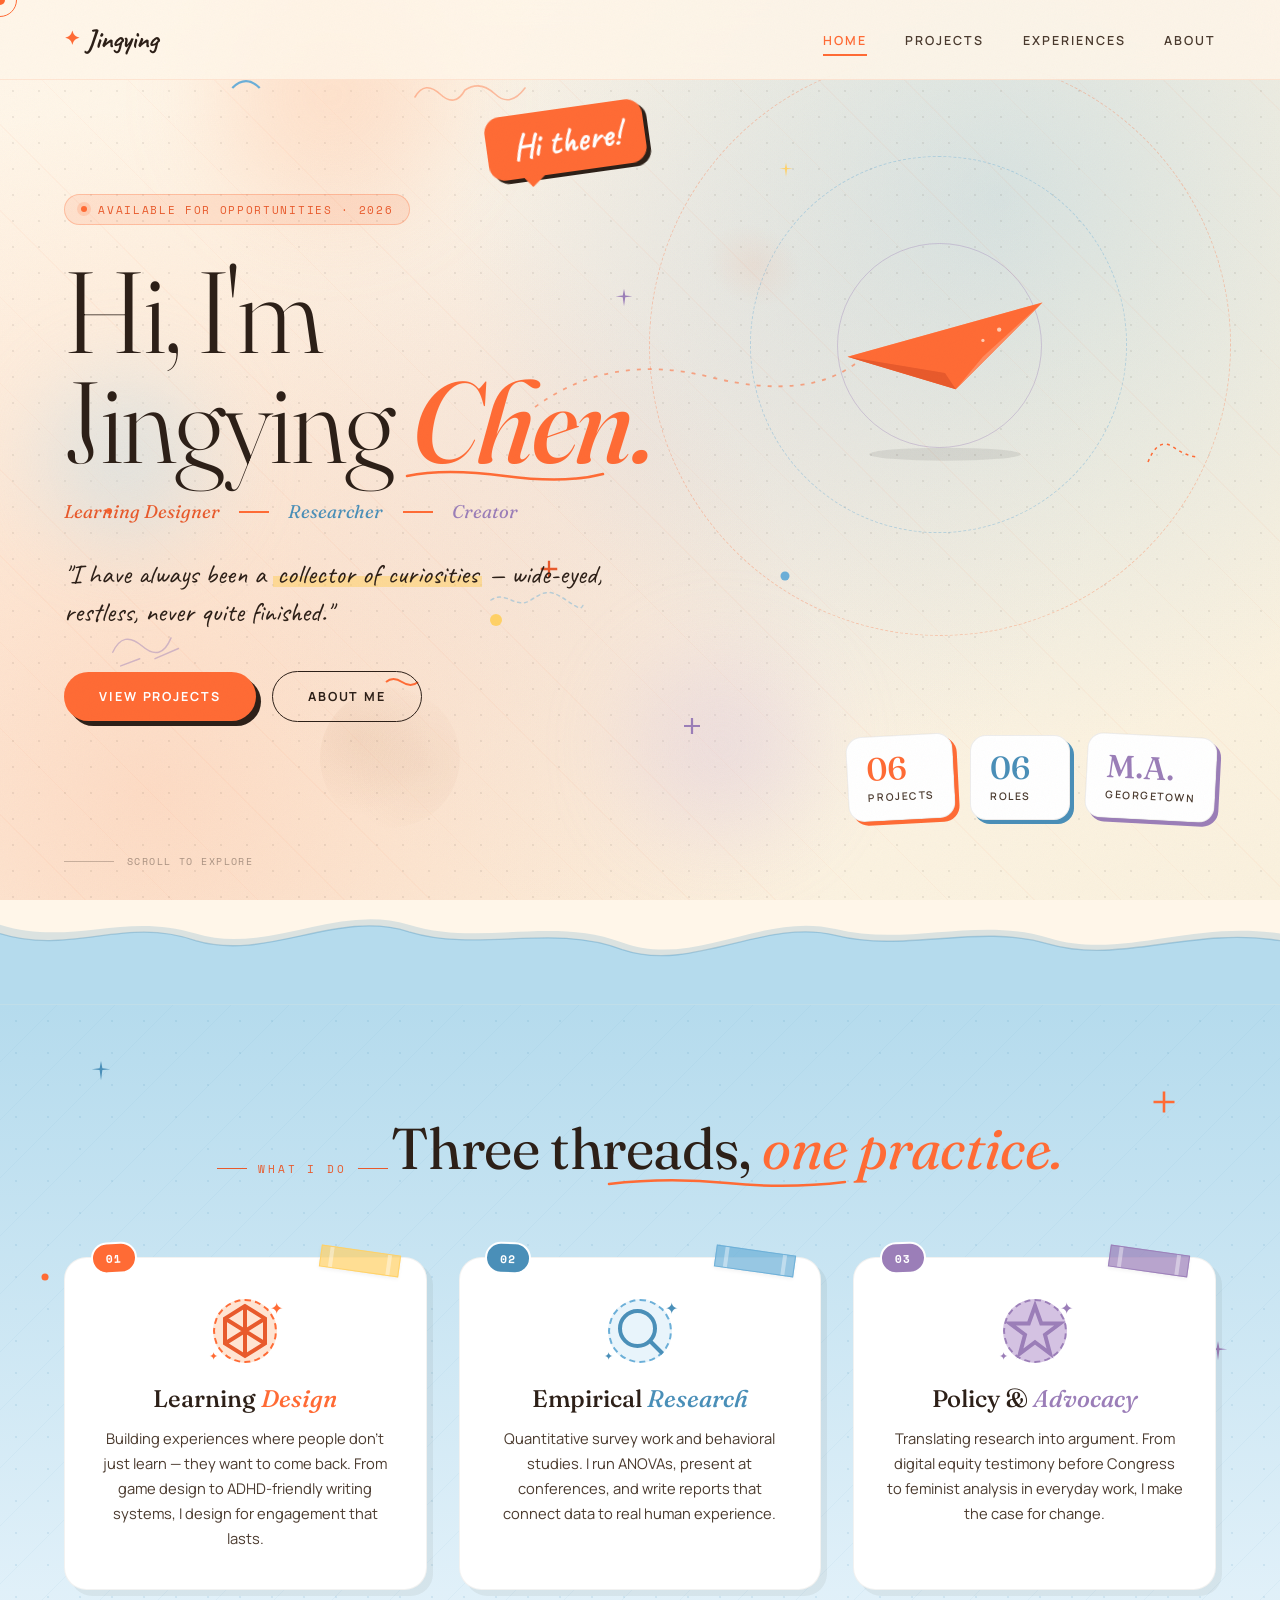
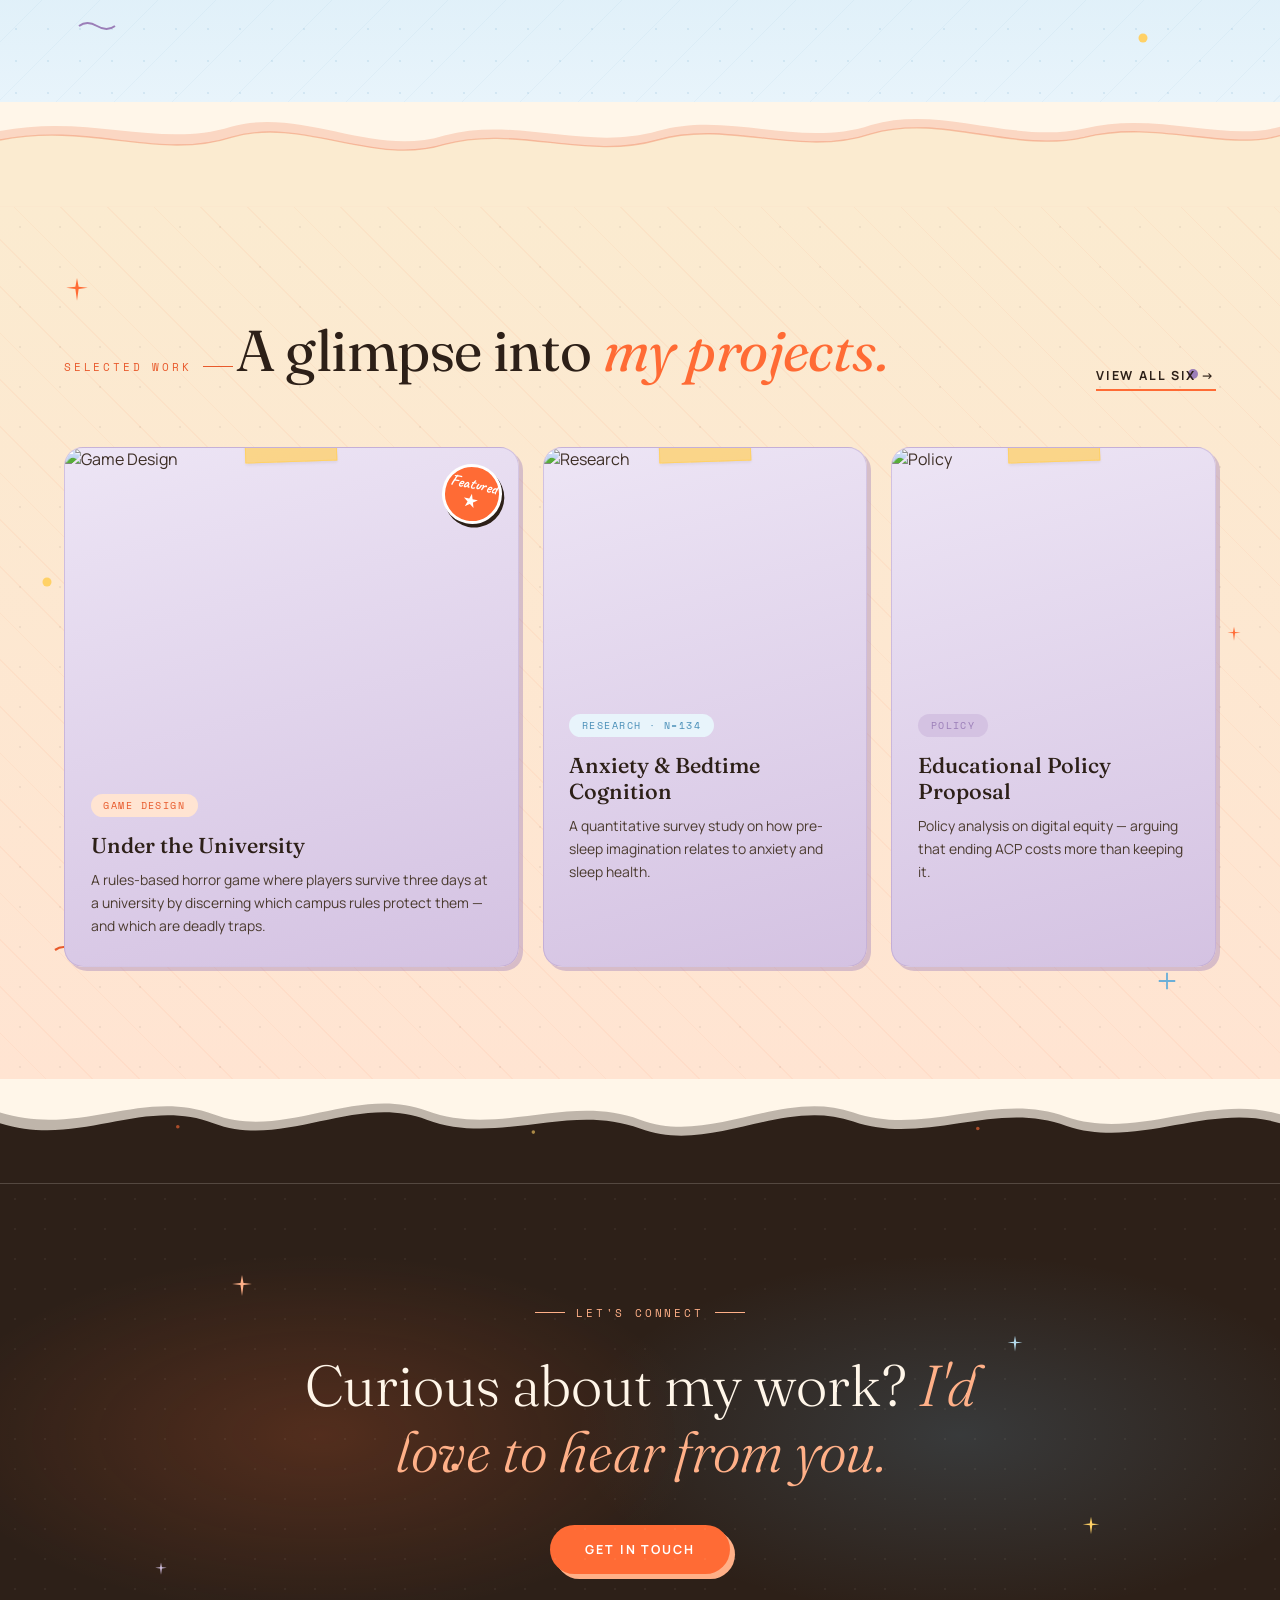
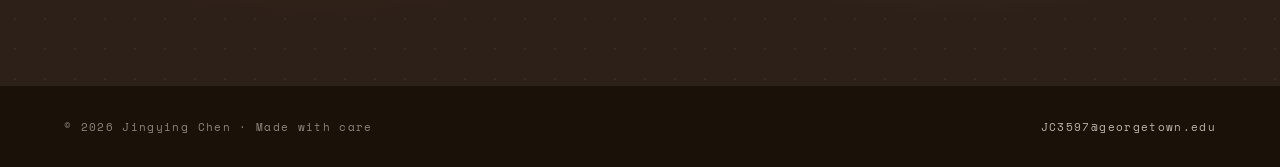
==== index.html @ 81b82e79 "Add files via upload" ====
<!DOCTYPE html>
<html lang="en">
<head>
<meta charset="UTF-8">
<meta name="viewport" content="width=device-width, initial-scale=1.0">
<title>Jingying Chen — Portfolio</title>
<link rel="preconnect" href="https://fonts.googleapis.com">
<link rel="preconnect" href="https://fonts.gstatic.com" crossorigin>
<link href="https://fonts.googleapis.com/css2?family=Fraunces:ital,opsz,wght@0,9..144,300;0,9..144,500;0,9..144,700;1,9..144,300;1,9..144,500&family=Manrope:wght@300;400;500;600;700&family=Caveat:wght@400;600;700&family=Space+Mono&display=swap" rel="stylesheet">
<link rel="stylesheet" href="styles.css">
<style>
/* ═══ HOME PAGE STYLES ═══ */

.hero {
  position: relative;
  min-height: 100vh;
  padding: 8rem 4rem 7rem;
  display: flex; align-items: center;
  background:
    radial-gradient(circle at 78% 22%, rgba(107,175,216,0.25) 0%, transparent 45%),
    radial-gradient(circle at 12% 88%, rgba(255,107,53,0.18) 0%, transparent 50%),
    radial-gradient(circle at 50% 50%, rgba(155,126,184,0.08) 0%, transparent 60%),
    linear-gradient(135deg, var(--cream) 0%, var(--paper) 100%);
  overflow: hidden;
}
/* layer 1: dot grid */
.hero::before {
  content: ''; position: absolute; inset: 0;
  background-image: radial-gradient(circle, rgba(45,32,24,0.08) 1.2px, transparent 1.2px);
  background-size: 26px 26px;
  pointer-events: none;
}
/* layer 2: grid paper notebook lines */
.hero::after {
  content: ''; position: absolute; inset: 0;
  background-image:
    linear-gradient(0deg, transparent 49.7%, rgba(74,143,184,0.06) 49.85%, rgba(74,143,184,0.06) 50.15%, transparent 50.3%),
    linear-gradient(90deg, transparent 49.7%, rgba(74,143,184,0.06) 49.85%, rgba(74,143,184,0.06) 50.15%, transparent 50.3%),
    repeating-linear-gradient(45deg, transparent 0, transparent 60px, rgba(255,107,53,0.04) 60px, rgba(255,107,53,0.04) 61px);
  background-size: 80px 80px, 80px 80px, auto auto;
  pointer-events: none;
}

/* extra bg layer: coffee stain + handdrawn scribbles + color blobs */
.hero-bg-extras {
  position: absolute;
  inset: 0;
  pointer-events: none;
  z-index: 1;
}
/* coffee stain bottom right */
.coffee-stain-1 {
  position: absolute;
  bottom: 8%; left: 25%;
  width: 140px; height: 140px;
  background:
    radial-gradient(circle at 30% 30%, rgba(155,89,40,0.08) 0%, transparent 55%),
    radial-gradient(circle at 70% 60%, rgba(155,89,40,0.06) 0%, transparent 60%);
  border-radius: 50%;
  transform: rotate(-15deg);
}
.coffee-stain-2 {
  position: absolute;
  top: 25%; left: 55%;
  width: 100px; height: 80px;
  background: radial-gradient(ellipse, rgba(255,107,53,0.07) 0%, transparent 70%);
  border-radius: 50%;
  transform: rotate(25deg);
}
/* hand-drawn scribble curves */
.scribble {
  position: absolute;
  pointer-events: none;
}
.scribble-1 { top: 8%; left: 32%; }
.scribble-2 { bottom: 25%; left: 8%; transform: rotate(-12deg); }
.scribble-3 { top: 65%; left: 38%; }

/* color blobs (large soft circles in pastels) */
.blob {
  position: absolute;
  border-radius: 50%;
  filter: blur(40px);
  opacity: .35;
  pointer-events: none;
}
.blob-1 {
  top: -5%; left: 15%;
  width: 280px; height: 280px;
  background: radial-gradient(circle, var(--orange-light), transparent);
}
.blob-2 {
  bottom: 5%; right: 35%;
  width: 220px; height: 220px;
  background: radial-gradient(circle, var(--purple-light), transparent);
  opacity: .4;
}
.blob-3 {
  top: 40%; left: 2%;
  width: 200px; height: 200px;
  background: radial-gradient(circle, var(--sky-light), transparent);
  opacity: .5;
}

.hero-rings {
  position: absolute;
  width: 580px; height: 580px;
  top: 6%; right: 4%;
  pointer-events: none;
}
.hero-rings::before, .hero-rings::after, .hero-rings .ring-mid {
  content: ''; position: absolute;
  border-radius: 50%;
  top: 50%; left: 50%;
}
.hero-rings::before {
  width: 100%; height: 100%;
  border: 1.5px dashed rgba(255,107,53,.3);
  margin-top: -50%; margin-left: -50%;
  animation: spin 80s linear infinite;
}
.hero-rings .ring-mid {
  width: 65%; height: 65%;
  border: 1.5px dashed rgba(107,175,216,.4);
  margin-top: -32.5%; margin-left: -32.5%;
  animation: spinReverse 50s linear infinite;
}
.hero-rings::after {
  width: 35%; height: 35%;
  border: 1.5px solid rgba(155,126,184,.35);
  margin-top: -17.5%; margin-left: -17.5%;
  animation: spin 30s linear infinite;
}

.plane-wrap {
  position: absolute;
  right: 16%; top: 30%;
  width: 260px;
  z-index: 3;
  animation: planeFloat 5s ease-in-out infinite;
}
@keyframes planeFloat {
  0%,100% { transform: translateY(0) rotate(-4deg); }
  50% { transform: translateY(-22px) rotate(2deg); }
}
.plane-trail {
  position: absolute;
  top: 38%; right: 32%;
  width: 340px; height: 80px;
  pointer-events: none;
  z-index: 2;
}

.hero-content { position: relative; z-index: 4; max-width: 780px; }

.hero-eyebrow {
  display: inline-flex; align-items: center; gap: .7rem;
  padding: .4rem 1rem;
  background: rgba(255,107,53,0.12);
  border: 1px solid rgba(255,107,53,0.3);
  border-radius: 2rem;
  margin-bottom: 2rem;
  animation: fadeUp .8s ease both;
}
.hero-eyebrow-dot {
  width: 6px; height: 6px; border-radius: 50%;
  background: var(--orange);
  box-shadow: 0 0 0 4px rgba(255,107,53,.18);
  animation: pulse 2s ease-in-out infinite;
}
@keyframes pulse {
  0%,100% { box-shadow: 0 0 0 4px rgba(255,107,53,.18); }
  50% { box-shadow: 0 0 0 8px rgba(255,107,53,0); }
}
.hero-eyebrow-text {
  font-family: 'Space Mono', monospace;
  font-size: .7rem; letter-spacing: .15em;
  text-transform: uppercase;
  color: var(--orange-deep);
}

.hero-title {
  font-family: 'Fraunces', serif;
  font-size: clamp(4rem, 9vw, 8.5rem);
  line-height: .95;
  font-weight: 300;
  letter-spacing: -.02em;
  color: var(--ink);
  margin-bottom: .5rem;
  animation: fadeUp 1s ease .1s both;
  position: relative;
}
.hero-title .accent-wrap { position: relative; display: inline-block; }
.hero-title .accent {
  font-style: italic;
  color: var(--orange);
  font-weight: 500;
}
.hero-title .accent-underline {
  position: absolute;
  left: -5px; right: -5px;
  bottom: -8px;
  height: 18px;
}

.hero-tagline {
  display: flex; align-items: center; gap: 1.2rem; flex-wrap: wrap;
  margin-bottom: 2rem; margin-top: 1.5rem;
  animation: fadeUp 1.05s ease .2s both;
}
.hero-tagline-text {
  font-family: 'Fraunces', serif;
  font-size: 1.15rem;
  font-style: italic;
}
.hero-tagline-text:nth-child(1) { color: var(--orange-deep); }
.hero-tagline-text:nth-child(3) { color: var(--sky-deep); }
.hero-tagline-text:nth-child(5) { color: var(--purple); }
.hero-tagline-divider { width: 30px; height: 1.5px; background: var(--orange); }

.hero-quote-wrap {
  position: relative;
  display: inline-block;
  margin-bottom: 2.5rem;
  max-width: 580px;
  animation: fadeUp 1.1s ease .3s both;
}
.hero-quote {
  font-family: 'Caveat', cursive;
  font-size: 1.7rem;
  color: var(--ink);
  line-height: 1.4;
  position: relative;
  z-index: 2;
}
.hero-quote-highlight {
  background: linear-gradient(180deg, transparent 55%, rgba(255,209,102,0.55) 55%, rgba(255,209,102,0.55) 88%, transparent 88%);
  padding: 0 4px;
}

.hero-ctas {
  display: flex; gap: 1rem; flex-wrap: wrap; align-items: center;
  animation: fadeUp 1.2s ease .4s both;
}

@keyframes fadeUp {
  from { opacity: 0; transform: translateY(28px); }
  to { opacity: 1; transform: translateY(0); }
}

.hi-sticker {
  position: absolute;
  top: 12%; left: 38%;
  background: var(--orange);
  color: white;
  font-family: 'Caveat', cursive;
  font-size: 2.2rem; font-weight: 700;
  padding: .6rem 1.6rem;
  border-radius: 1rem;
  transform: rotate(-8deg);
  z-index: 4;
  box-shadow: 4px 4px 0 var(--ink);
  animation: stickerWobble 3s ease-in-out infinite;
}
.hi-sticker::after {
  content: '';
  position: absolute; bottom: -10px; left: 30px;
  width: 0; height: 0;
  border-left: 12px solid transparent;
  border-right: 12px solid transparent;
  border-top: 12px solid var(--orange);
  transform: rotate(8deg);
}
@keyframes stickerWobble {
  0%,100% { transform: rotate(-8deg); }
  50% { transform: rotate(-4deg) scale(1.04); }
}

.hero-stats {
  position: absolute;
  bottom: 5rem; right: 4rem;
  z-index: 4;
  display: flex; gap: 1rem;
  animation: fadeUp 1.4s ease .6s both;
}
.stat-card {
  background: white;
  border-radius: 1rem;
  padding: 1rem 1.2rem;
  border: 1.5px solid rgba(45,32,24,0.08);
  min-width: 100px;
  position: relative;
}
.stat-card.s1 { transform: rotate(-3deg); box-shadow: 4px 4px 0 var(--orange); }
.stat-card.s2 { box-shadow: 4px 4px 0 var(--sky-deep); }
.stat-card.s3 { transform: rotate(3deg); box-shadow: 4px 4px 0 var(--purple); }
.stat-num {
  font-family: 'Fraunces', serif;
  font-size: 2rem; font-weight: 500;
  color: var(--orange);
  line-height: 1;
}
.stat-card.s2 .stat-num { color: var(--sky-deep); }
.stat-card.s3 .stat-num { color: var(--purple); }
.stat-label {
  font-size: .65rem; letter-spacing: .15em;
  text-transform: uppercase;
  color: var(--ink-soft);
  margin-top: .3rem; font-weight: 600;
}

.scroll-ind {
  position: absolute;
  bottom: 2rem; left: 4rem;
  z-index: 3;
  display: flex; align-items: center; gap: .8rem;
  animation: fadeUp 1.4s ease .8s both;
}
.scroll-line {
  width: 50px; height: 1px;
  background: rgba(45,32,24,0.25);
  position: relative; overflow: hidden;
}
.scroll-line::after {
  content: ''; position: absolute;
  top: 0; left: -50px;
  width: 50px; height: 1px;
  background: var(--orange);
  animation: scrollLine 2s ease-in-out infinite;
}
@keyframes scrollLine {
  0% { left: -50px; }
  100% { left: 50px; }
}
.scroll-text {
  font-family: 'Space Mono', monospace;
  font-size: .6rem; letter-spacing: .15em;
  color: rgba(45,32,24,0.4);
  text-transform: uppercase;
}

/* PILLARS SECTION */
.pillars {
  background: linear-gradient(180deg, var(--sky-light) 0%, var(--sky-pale) 100%);
  padding: 7rem 4rem;
  position: relative;
  overflow: hidden;
}
.pillars::before {
  content: ''; position: absolute; inset: 0;
  background-image: radial-gradient(circle, rgba(74,143,184,0.13) 1.2px, transparent 1.2px);
  background-size: 32px 32px;
  pointer-events: none;
}
.pillars::after {
  content: ''; position: absolute; inset: 0;
  background-image: repeating-linear-gradient(135deg, transparent 0, transparent 40px, rgba(74,143,184,0.06) 40px, rgba(74,143,184,0.06) 41px);
  pointer-events: none;
}

.section-head {
  text-align: center;
  margin-bottom: 4rem;
  position: relative; z-index: 2;
}

.pillar-grid {
  display: grid;
  grid-template-columns: repeat(3, 1fr);
  gap: 2rem;
  max-width: 1200px;
  margin: 0 auto;
  position: relative; z-index: 2;
}

.pillar {
  background: white;
  border-radius: 1.4rem;
  padding: 2.6rem 2rem 2.4rem;
  text-align: center;
  border: 1.5px solid rgba(45,32,24,0.06);
  box-shadow: 6px 6px 0 rgba(45,32,24,0.06);
  transition: transform .3s, box-shadow .3s;
  position: relative;
}
.pillar:nth-child(1):hover { transform: translate(-4px,-4px); box-shadow: 10px 10px 0 var(--orange); }
.pillar:nth-child(2):hover { transform: translate(-4px,-4px); box-shadow: 10px 10px 0 var(--sky-deep); }
.pillar:nth-child(3):hover { transform: translate(-4px,-4px); box-shadow: 10px 10px 0 var(--purple); }

.pillar-num {
  position: absolute;
  top: -16px; left: 1.6rem;
  background: var(--orange);
  color: white;
  font-family: 'Space Mono', monospace;
  font-size: .7rem; font-weight: 700;
  letter-spacing: .12em;
  padding: .35rem .8rem;
  border-radius: 999px;
  transform: rotate(-3deg);
  border: 2px solid white;
}
.pillar:nth-child(2) .pillar-num { background: var(--sky-deep); transform: rotate(2deg); }
.pillar:nth-child(3) .pillar-num { background: var(--purple); transform: rotate(-2deg); }

.pillar .tape {
  top: -8px; right: 1.6rem;
  transform: rotate(8deg);
}

.pillar-icon {
  width: 64px; height: 64px;
  margin: 0 auto 1.3rem;
  background: var(--orange-pale);
  border-radius: 50%;
  display: flex; align-items: center; justify-content: center;
  border: 2px dashed var(--orange);
  position: relative;
}
.pillar:nth-child(2) .pillar-icon {
  background: var(--sky-pale); border-color: var(--sky);
}
.pillar:nth-child(3) .pillar-icon {
  background: var(--purple-light); border-color: var(--purple);
}
.pillar-icon::before, .pillar-icon::after {
  content: '✦';
  position: absolute;
  font-size: 1rem;
  color: var(--orange);
  animation: twinkle 2.5s ease-in-out infinite;
}
.pillar-icon::before { top: -4px; right: -8px; }
.pillar-icon::after { bottom: -2px; left: -6px; font-size: .7rem; animation-delay: 1s; }
.pillar:nth-child(2) .pillar-icon::before, .pillar:nth-child(2) .pillar-icon::after { color: var(--sky-deep); }
.pillar:nth-child(3) .pillar-icon::before, .pillar:nth-child(3) .pillar-icon::after { color: var(--purple); }

.pillar-title {
  font-family: 'Fraunces', serif;
  font-size: 1.5rem; font-weight: 500;
  margin-bottom: .8rem; color: var(--ink);
}
.pillar-title em { font-style: italic; color: var(--orange); }
.pillar:nth-child(2) .pillar-title em { color: var(--sky-deep); }
.pillar:nth-child(3) .pillar-title em { color: var(--purple); }

.pillar-text {
  font-size: .92rem; line-height: 1.7;
  color: var(--ink-soft);
}

/* FEATURED SECTION */
.featured {
  background: linear-gradient(180deg, var(--cream-warm) 0%, var(--orange-pale) 100%);
  padding: 7rem 4rem;
  position: relative;
  overflow: hidden;
}
.featured::before {
  content: ''; position: absolute; inset: 0;
  background-image: repeating-linear-gradient(45deg, transparent, transparent 32px, rgba(255,107,53,0.06) 32px, rgba(255,107,53,0.06) 33px);
  pointer-events: none;
}
.featured::after {
  content: ''; position: absolute; inset: 0;
  background-image: radial-gradient(circle, rgba(45,32,24,0.06) 1px, transparent 1px);
  background-size: 40px 40px;
  pointer-events: none;
}

.featured-head {
  display: flex; justify-content: space-between; align-items: flex-end;
  margin-bottom: 3.5rem;
  flex-wrap: wrap; gap: 1rem;
  max-width: 1280px;
  margin-left: auto; margin-right: auto;
  position: relative; z-index: 2;
}
.featured-head .section-label::before { display: none; }
.featured-head .section-label { justify-content: flex-start; }
.featured-head .section-title { text-align: left; }

.see-all {
  font-size: .78rem; font-weight: 700;
  letter-spacing: .15em; text-transform: uppercase;
  color: var(--ink); text-decoration: none;
  border-bottom: 2px solid var(--orange);
  padding-bottom: .3rem;
  transition: color .25s;
}
.see-all:hover { color: var(--orange); }
.see-all::after { content: ' →'; }

.feat-grid {
  display: grid;
  grid-template-columns: 1.4fr 1fr 1fr;
  gap: 1.5rem;
  max-width: 1280px;
  margin: 0 auto;
  position: relative; z-index: 2;
}

.feat-card {
  background: linear-gradient(165deg, #EDE5F5 0%, #D4C2E2 100%);
  border-radius: 1.2rem;
  overflow: hidden;
  text-decoration: none;
  color: inherit;
  border: 1.5px solid rgba(155,126,184,0.3);
  transition: transform .3s, box-shadow .3s;
  display: flex; flex-direction: column;
  box-shadow: 4px 4px 0 rgba(155,126,184,0.4);
  position: relative;
}
.feat-card:hover {
  transform: translate(-3px,-3px);
  box-shadow: 8px 8px 0 var(--purple);
}

.feat-card::before {
  content: '';
  position: absolute;
  top: -8px; left: 50%;
  transform: translateX(-50%) rotate(-2deg);
  width: 90px; height: 20px;
  background: rgba(255,209,102,0.75);
  border: 1px solid rgba(255,209,102,0.95);
  box-shadow: 0 2px 3px rgba(0,0,0,0.06);
  z-index: 5;
}

.feat-img {
  width: 100%; height: 240px;
  object-fit: cover; display: block;
}
.feat-card.large .feat-img { height: 320px; }

.feat-body {
  padding: 1.6rem 1.6rem 1.8rem;
  flex: 1;
  display: flex; flex-direction: column;
}

.feat-tag {
  display: inline-block;
  font-family: 'Space Mono', monospace;
  font-size: .6rem; letter-spacing: .15em;
  text-transform: uppercase;
  padding: .3rem .8rem;
  border-radius: 2rem;
  margin-bottom: 1rem;
  width: fit-content;
}
.t-design { background: var(--orange-pale); color: var(--orange-deep); }
.t-research { background: var(--sky-pale); color: var(--sky-deep); }
.t-policy { background: var(--purple-light); color: var(--purple); }

.feat-title {
  font-family: 'Fraunces', serif;
  font-size: 1.35rem; font-weight: 500;
  margin-bottom: .6rem;
  color: var(--ink); line-height: 1.2;
}
.feat-desc {
  font-size: .87rem; line-height: 1.65;
  color: var(--ink-soft);
}

.badge-star {
  position: absolute;
  top: 1rem; right: 1rem;
  width: 60px; height: 60px;
  background: var(--orange);
  color: white;
  border-radius: 50%;
  display: flex; align-items: center; justify-content: center;
  font-family: 'Caveat', cursive;
  font-size: 1rem; font-weight: 700;
  transform: rotate(12deg);
  z-index: 4;
  box-shadow: 3px 3px 0 var(--ink);
  text-align: center;
  line-height: 1.1;
  border: 3px solid white;
  animation: stickerWobble 3s ease-in-out infinite;
}

/* CTA SECTION */
.cta-section {
  background: var(--ink);
  color: var(--cream);
  padding: 7rem 4rem;
  position: relative;
  overflow: hidden;
  text-align: center;
}
.cta-section::before {
  content: ''; position: absolute; inset: 0;
  background:
    radial-gradient(ellipse 50% 60% at 25% 50%, rgba(255,107,53,0.18) 0%, transparent 60%),
    radial-gradient(ellipse 50% 60% at 75% 50%, rgba(107,175,216,0.18) 0%, transparent 60%);
  pointer-events: none;
}
.cta-section::after {
  content: ''; position: absolute; inset: 0;
  background-image: radial-gradient(circle, rgba(255,246,233,0.05) 1px, transparent 1px);
  background-size: 30px 30px;
  pointer-events: none;
}
.cta-section .section-label { color: var(--orange-light); }
.cta-section .section-label::before, .cta-section .section-label::after {
  background: var(--orange-light);
}

.cta-title {
  font-family: 'Fraunces', serif;
  font-size: clamp(2.4rem, 4.5vw, 3.8rem);
  font-weight: 300;
  line-height: 1.15;
  max-width: 760px;
  margin: 1rem auto 2.5rem;
  color: var(--cream);
  position: relative; z-index: 2;
}
.cta-title em { font-style: italic; color: var(--orange-light); }

.cta-section .btn-fill {
  background: var(--orange);
  box-shadow: 5px 5px 0 var(--orange-light);
  position: relative; z-index: 2;
}
.cta-section .btn-fill:hover { box-shadow: 8px 8px 0 var(--orange-light); }

@media (max-width: 1100px) {
  .hero { padding: 7rem 2.5rem 4rem; }
  .plane-wrap { width: 200px; right: 4%; top: 16%; }
  .plane-trail { display: none; }
  .hi-sticker { left: 3%; top: 14%; font-size: 1.6rem; padding: .4rem 1.1rem; }
  .hero-stats { right: 2rem; bottom: 3rem; gap: .8rem; }
  .stat-card { padding: .8rem 1rem; min-width: 85px; }
  .stat-num { font-size: 1.5rem; }
  .scroll-ind { left: 2.5rem; }
  .pillars, .featured, .cta-section { padding: 5rem 2.5rem; }
  .feat-grid { grid-template-columns: 1fr 1fr; }
  .feat-card.large { grid-column: span 2; }
  .pillar-grid { grid-template-columns: 1fr; gap: 1.5rem; }
  .hero-rings { width: 380px; height: 380px; }
}
@media (max-width: 700px) {
  .hero-rings, .plane-wrap { display: none; }
  .hi-sticker { display: none; }
  .hero-stats { display: none; }
  .feat-grid { grid-template-columns: 1fr; }
  .feat-card.large { grid-column: span 1; }
}
</style>
</head>
<body>

<div class="cursor" id="cursor"></div>
<div class="cursor-ring" id="cursorRing"></div>

<nav>
  <a href="index.html" class="nav-logo">Jingying</a>
  <ul class="nav-links">
    <li><a href="index.html" class="active">Home</a></li>
    <li><a href="projects.html">Projects</a></li>
    <li><a href="experiences.html">Experiences</a></li>
    <li><a href="about.html">About</a></li>
  </ul>
</nav>

<!-- HERO -->
<section class="hero">
  <!-- new decorative bg layer -->
  <div class="hero-bg-extras">
    <div class="blob blob-1"></div>
    <div class="blob blob-2"></div>
    <div class="blob blob-3"></div>
    <div class="coffee-stain-1"></div>
    <div class="coffee-stain-2"></div>
    <svg class="scribble scribble-1" width="120" height="40" viewBox="0 0 120 40" fill="none">
      <path d="M5 25 Q15 8, 30 22 T55 18 Q70 8, 85 22 T115 16" stroke="#FF6B35" stroke-width="1.6" stroke-linecap="round" opacity="0.4"/>
    </svg>
    <svg class="scribble scribble-2" width="90" height="60" viewBox="0 0 90 60" fill="none">
      <path d="M10 30 Q25 10, 40 30 T70 28 M15 45 L35 42 M50 45 L75 40" stroke="#9B7EB8" stroke-width="1.5" stroke-linecap="round" opacity="0.45"/>
    </svg>
    <svg class="scribble scribble-3" width="100" height="30" viewBox="0 0 100 30" fill="none">
      <path d="M5 15 C20 5, 30 25, 45 15 S65 5, 80 15 S95 25, 98 18" stroke="#6BAFD8" stroke-width="1.5" stroke-linecap="round" opacity="0.45" stroke-dasharray="3 4"/>
    </svg>
  </div>

  <div class="hero-rings"><div class="ring-mid"></div></div>

  <!-- Scattered decorations -->
  <div class="scatter float-slow" style="top:14%; left:42%; --r:12deg;">
    <svg width="32" height="32" viewBox="0 0 24 24" fill="#FF6B35"><path d="M12 1 L13.5 9 L22 10 L13.5 11 L12 22 L10.5 11 L2 10 L10.5 9 Z"/></svg>
  </div>
  <div class="scatter twinkle" style="top:32%; left:48%;">
    <svg width="20" height="20" viewBox="0 0 24 24" fill="#9B7EB8"><path d="M12 1 L13.5 9 L22 10 L13.5 11 L12 22 L10.5 11 L2 10 L10.5 9 Z"/></svg>
  </div>
  <div class="scatter float-med" style="top:8%; left:18%; --r:-15deg;">
    <svg width="32" height="32" viewBox="0 0 28 28" fill="none" stroke="#6BAFD8" stroke-width="2"><path d="M2 14 Q14 2, 26 14"/></svg>
  </div>
  <div class="scatter float-fast" style="bottom:30%; left:38%; --r:0deg;">
    <svg width="20" height="20" viewBox="0 0 20 20" fill="#FFD166"><circle cx="10" cy="10" r="6"/></svg>
  </div>
  <div class="scatter twinkle" style="top:56%; left:8%;">
    <svg width="14" height="14" viewBox="0 0 14 14" fill="#FF6B35"><circle cx="7" cy="7" r="3"/></svg>
  </div>
  <div class="scatter float-slow" style="bottom:18%; right:45%; --r:25deg;">
    <svg width="24" height="24" viewBox="0 0 24 24" fill="none" stroke="#9B7EB8" stroke-width="2.2"><path d="M4 12 L20 12 M12 4 L12 20"/></svg>
  </div>
  <div class="scatter twinkle" style="top:18%; right:38%;">
    <svg width="16" height="16" viewBox="0 0 24 24" fill="#FFD166"><path d="M12 1 L13.5 9 L22 10 L13.5 11 L12 22 L10.5 11 L2 10 L10.5 9 Z"/></svg>
  </div>
  <div class="scatter float-med" style="top:75%; left:30%; --r:-8deg;">
    <svg width="36" height="14" viewBox="0 0 36 14" fill="none" stroke="#FF6B35" stroke-width="2"><path d="M2 7 Q9 1, 18 7 T34 7"/></svg>
  </div>
  <div class="scatter twinkle" style="bottom:35%; right:38%; animation-delay:.7s;">
    <svg width="18" height="18" viewBox="0 0 24 24" fill="#6BAFD8"><circle cx="12" cy="12" r="6"/></svg>
  </div>
  <div class="scatter float-slow" style="top:62%; left:42%; --r:18deg;">
    <svg width="22" height="22" viewBox="0 0 24 24" fill="none" stroke="#E85A2C" stroke-width="2.5"><path d="M3 12 L21 12 M12 3 L12 21"/></svg>
  </div>
  <div class="scatter" style="top:48%; right:6%;">
    <svg width="60" height="60" viewBox="0 0 60 60" fill="none" stroke="#FF6B35" stroke-width="1.5">
      <path d="M5 30 Q15 5, 30 15 T55 25" stroke-dasharray="3 4"/>
    </svg>
  </div>

  <svg class="plane-trail" viewBox="0 0 340 80" fill="none" xmlns="http://www.w3.org/2000/svg">
    <path d="M5 65 Q 80 10, 180 35 T 330 18" stroke="#FF6B35" stroke-width="1.8" stroke-dasharray="4 7" fill="none" opacity="0.55"/>
  </svg>

  <div class="plane-wrap">
    <svg viewBox="0 0 240 180" xmlns="http://www.w3.org/2000/svg">
      <ellipse cx="120" cy="170" rx="70" ry="6" fill="rgba(0,0,0,0.08)"/>
      <path d="M30 80 L210 30 L120 95 Z" fill="#FFB088"/>
      <path d="M30 80 L210 30 L130 110 Z" fill="#FF6B35"/>
      <path d="M30 80 L130 110 L120 95 Z" fill="#E85A2C"/>
      <path d="M210 30 L130 110 L155 80 Z" fill="#FF8B5F"/>
      <circle cx="170" cy="55" r="2" fill="#FFF6E9" opacity="0.7"/>
      <circle cx="155" cy="65" r="1.5" fill="#FFF6E9" opacity="0.7"/>
    </svg>
  </div>

  <div class="hi-sticker">Hi there!</div>

  <div class="hero-content">
    <div class="hero-eyebrow">
      <div class="hero-eyebrow-dot"></div>
      <span class="hero-eyebrow-text">Available for Opportunities · 2026</span>
    </div>

    <h1 class="hero-title">
      Hi, I'm<br>
      Jingying <span class="accent-wrap"><span class="accent">Chen.</span><svg class="accent-underline" viewBox="0 0 200 18" preserveAspectRatio="none"><path d="M2,10 Q40,2 100,10 T198,8" stroke="#FF6B35" stroke-width="2.5" fill="none" stroke-linecap="round"/></svg></span>
    </h1>

    <div class="hero-tagline">
      <span class="hero-tagline-text">Learning Designer</span>
      <span class="hero-tagline-divider"></span>
      <span class="hero-tagline-text">Researcher</span>
      <span class="hero-tagline-divider"></span>
      <span class="hero-tagline-text">Creator</span>
    </div>

    <div class="hero-quote-wrap">
      <p class="hero-quote">"I have always been a <span class="hero-quote-highlight">collector of curiosities</span> — wide-eyed, restless, never quite finished."</p>
    </div>

    <div class="hero-ctas">
      <a href="projects.html" class="btn-fill">View Projects</a>
      <a href="about.html" class="btn-out">About Me</a>
    </div>
  </div>

  <div class="hero-stats">
    <div class="stat-card s1"><div class="stat-num">06</div><div class="stat-label">Projects</div></div>
    <div class="stat-card s2"><div class="stat-num">06</div><div class="stat-label">Roles</div></div>
    <div class="stat-card s3"><div class="stat-num">M.A.</div><div class="stat-label">Georgetown</div></div>
  </div>

  <div class="scroll-ind">
    <div class="scroll-line"></div>
    <span class="scroll-text">Scroll to explore</span>
  </div>
</section>

<!-- TORN PAPER cream → sky (large irregular tear) -->
<svg class="divider" viewBox="0 0 1440 120" preserveAspectRatio="none" xmlns="http://www.w3.org/2000/svg" style="margin-top:-2px; display:block;">
  <!-- shadow layer -->
  <path d="M0,30 C80,55 140,15 220,40 C300,65 380,5 460,30 C540,55 620,20 700,50 C780,80 860,15 940,35 C1020,55 1100,20 1180,45 C1260,70 1340,25 1440,40 L1440,120 L0,120 Z" fill="rgba(74,143,184,0.2)"/>
  <!-- main tear -->
  <path d="M0,40 C80,65 140,20 220,48 C300,72 380,12 460,38 C540,62 620,28 700,58 C780,85 860,22 940,42 C1020,62 1100,28 1180,52 C1260,75 1340,32 1440,48 L1440,120 L0,120 Z" fill="#B5DBED"/>
  <!-- inner darker accent line -->
  <path d="M0,40 C80,65 140,20 220,48 C300,72 380,12 460,38 C540,62 620,28 700,58 C780,85 860,22 940,42 C1020,62 1100,28 1180,52 C1260,75 1340,32 1440,48" stroke="rgba(74,143,184,0.35)" stroke-width="1.5" fill="none"/>
</svg>

<!-- THREE PILLARS -->
<section class="pillars">
  <div class="scatter twinkle" style="top:8%; left:7%;">
    <svg width="22" height="22" viewBox="0 0 24 24" fill="#4A8FB8"><path d="M12 1 L13.5 9 L22 10 L13.5 11 L12 22 L10.5 11 L2 10 L10.5 9 Z"/></svg>
  </div>
  <div class="scatter float-med" style="top:12%; right:8%; --r:18deg;">
    <svg width="28" height="28" viewBox="0 0 24 24" fill="none" stroke="#FF6B35" stroke-width="2.2"><path d="M3 12 L21 12 M12 3 L12 21"/></svg>
  </div>
  <div class="scatter float-slow" style="bottom:10%; left:6%; --r:-10deg;">
    <svg width="40" height="14" viewBox="0 0 40 14" fill="none" stroke="#9B7EB8" stroke-width="2"><path d="M2 7 Q10 1, 20 7 T38 7"/></svg>
  </div>
  <div class="scatter twinkle" style="bottom:8%; right:10%;">
    <svg width="18" height="18" viewBox="0 0 24 24" fill="#FFD166"><circle cx="12" cy="12" r="6"/></svg>
  </div>
  <div class="scatter twinkle" style="top:38%; left:3%; animation-delay:1.2s;">
    <svg width="14" height="14" viewBox="0 0 24 24" fill="#FF6B35"><circle cx="12" cy="12" r="6"/></svg>
  </div>
  <div class="scatter float-med" style="top:48%; right:4%; --r:5deg;">
    <svg width="22" height="22" viewBox="0 0 24 24" fill="#9B7EB8"><path d="M12 1 L13.5 9 L22 10 L13.5 11 L12 22 L10.5 11 L2 10 L10.5 9 Z"/></svg>
  </div>

  <div class="section-head reveal">
    <div class="section-label">What I Do</div>
    <h2 class="section-title">Three threads, <em>one practice.</em>
      <svg class="title-underline" viewBox="0 0 240 14" preserveAspectRatio="none"><path d="M2,8 Q60,1 120,7 T238,6" stroke="#FF6B35" stroke-width="2.5" fill="none" stroke-linecap="round"/></svg>
    </h2>
  </div>

  <div class="pillar-grid">
    <div class="pillar reveal">
      <div class="pillar-num">01</div>
      <div class="tape"></div>
      <div class="pillar-icon">
        <svg viewBox="0 0 24 24" fill="none" stroke="#E85A2C" stroke-width="1.6"><path d="M12 2 L4 7 L4 17 L12 22 L20 17 L20 7 Z M12 2 V22 M4 7 L20 17 M20 7 L4 17"/></svg>
      </div>
      <h3 class="pillar-title">Learning <em>Design</em></h3>
      <p class="pillar-text">Building experiences where people don't just learn — they want to come back. From game design to ADHD-friendly writing systems, I design for engagement that lasts.</p>
    </div>
    <div class="pillar reveal">
      <div class="pillar-num">02</div>
      <div class="tape sky"></div>
      <div class="pillar-icon">
        <svg viewBox="0 0 24 24" fill="none" stroke="#4A8FB8" stroke-width="1.6"><circle cx="11" cy="11" r="7"/><path d="M16 16 L21 21"/></svg>
      </div>
      <h3 class="pillar-title">Empirical <em>Research</em></h3>
      <p class="pillar-text">Quantitative survey work and behavioral studies. I run ANOVAs, present at conferences, and write reports that connect data to real human experience.</p>
    </div>
    <div class="pillar reveal">
      <div class="pillar-num">03</div>
      <div class="tape purple"></div>
      <div class="pillar-icon">
        <svg viewBox="0 0 24 24" fill="none" stroke="#9B7EB8" stroke-width="1.6"><path d="M12 2 L14.5 9 L22 9 L16 13.5 L18 21 L12 16.5 L6 21 L8 13.5 L2 9 L9.5 9 Z"/></svg>
      </div>
      <h3 class="pillar-title">Policy &amp; <em>Advocacy</em></h3>
      <p class="pillar-text">Translating research into argument. From digital equity testimony before Congress to feminist analysis in everyday work, I make the case for change.</p>
    </div>
  </div>
</section>

<!-- TORN PAPER sky → orange-warm (large irregular tear) -->
<svg class="divider" viewBox="0 0 1440 120" preserveAspectRatio="none" xmlns="http://www.w3.org/2000/svg" style="margin-top:-2px; display:block;">
  <path d="M0,35 C100,15 180,55 260,30 C340,8 420,65 500,40 C580,18 660,58 740,35 C820,12 900,55 980,28 C1060,5 1140,50 1220,32 C1300,12 1380,48 1440,30 L1440,120 L0,120 Z" fill="rgba(232,90,44,0.2)"/>
  <path d="M0,45 C100,25 180,68 260,42 C340,18 420,75 500,50 C580,28 660,68 740,45 C820,22 900,65 980,38 C1060,15 1140,60 1220,42 C1300,22 1380,58 1440,40 L1440,120 L0,120 Z" fill="#FBEBD0"/>
  <path d="M0,45 C100,25 180,68 260,42 C340,18 420,75 500,50 C580,28 660,68 740,45 C820,22 900,65 980,38 C1060,15 1140,60 1220,42 C1300,22 1380,58 1440,40" stroke="rgba(232,90,44,0.3)" stroke-width="1.5" fill="none"/>
</svg>

<!-- FEATURED PROJECTS -->
<section class="featured">
  <div class="scatter float-slow" style="top:8%; left:5%; --r:-12deg;">
    <svg width="26" height="26" viewBox="0 0 24 24" fill="#FF6B35"><path d="M12 1 L13.5 9 L22 10 L13.5 11 L12 22 L10.5 11 L2 10 L10.5 9 Z"/></svg>
  </div>
  <div class="scatter twinkle" style="top:18%; right:6%;">
    <svg width="20" height="20" viewBox="0 0 24 24" fill="#9B7EB8"><circle cx="12" cy="12" r="6"/></svg>
  </div>
  <div class="scatter float-med" style="bottom:14%; left:4%; --r:8deg;">
    <svg width="44" height="14" viewBox="0 0 40 14" fill="none" stroke="#E85A2C" stroke-width="2.2"><path d="M2 7 Q10 1, 20 7 T38 7"/></svg>
  </div>
  <div class="scatter twinkle" style="bottom:10%; right:8%;">
    <svg width="22" height="22" viewBox="0 0 24 24" fill="none" stroke="#6BAFD8" stroke-width="2"><path d="M3 12 L21 12 M12 3 L12 21"/></svg>
  </div>
  <div class="scatter float-fast" style="top:42%; left:3%; --r:6deg;">
    <svg width="18" height="18" viewBox="0 0 24 24" fill="#FFD166"><circle cx="12" cy="12" r="6"/></svg>
  </div>
  <div class="scatter twinkle" style="top:48%; right:3%; animation-delay:.5s;">
    <svg width="16" height="16" viewBox="0 0 24 24" fill="#FF6B35"><path d="M12 1 L13.5 9 L22 10 L13.5 11 L12 22 L10.5 11 L2 10 L10.5 9 Z"/></svg>
  </div>

  <div class="featured-head reveal">
    <div>
      <div class="section-label">Selected Work</div>
      <h2 class="section-title">A glimpse into <em>my projects.</em></h2>
    </div>
    <a href="projects.html" class="see-all">View all six</a>
  </div>

  <div class="feat-grid">
    <a href="project-game-design.html" class="feat-card large reveal">
      <div class="badge-star">Featured<br>★</div>
      <img class="feat-img" src="https://static.wixstatic.com/media/de570c_2b2b5047d53d4c02addee47161df9288~mv2.png/v1/fit/w_800,h_400,q_90,enc_avif,quality_auto/de570c_2b2b5047d53d4c02addee47161df9288~mv2.png" alt="Game Design">
      <div class="feat-body">
        <span class="feat-tag t-design">Game Design</span>
        <h3 class="feat-title">Under the University</h3>
        <p class="feat-desc">A rules-based horror game where players survive three days at a university by discerning which campus rules protect them — and which are deadly traps.</p>
      </div>
    </a>

    <a href="project-anxiety-research.html" class="feat-card reveal">
      <img class="feat-img" src="https://static.wixstatic.com/media/de570c_98b7c8cb7ed045c69684665529bbfc4f~mv2.jpg/v1/fit/w_500,h_320,q_90,enc_avif,quality_auto/de570c_98b7c8cb7ed045c69684665529bbfc4f~mv2.jpg" alt="Research">
      <div class="feat-body">
        <span class="feat-tag t-research">Research · N=134</span>
        <h3 class="feat-title">Anxiety &amp; Bedtime Cognition</h3>
        <p class="feat-desc">A quantitative survey study on how pre-sleep imagination relates to anxiety and sleep health.</p>
      </div>
    </a>

    <a href="project-education-policy.html" class="feat-card reveal">
      <img class="feat-img" src="https://static.wixstatic.com/media/de570c_59f37ffd9d744ffaa69444eb4194ef39~mv2.png/v1/fit/w_500,h_320,q_90,enc_avif,quality_auto/de570c_59f37ffd9d744ffaa69444eb4194ef39~mv2.png" alt="Policy">
      <div class="feat-body">
        <span class="feat-tag t-policy">Policy</span>
        <h3 class="feat-title">Educational Policy Proposal</h3>
        <p class="feat-desc">Policy analysis on digital equity — arguing that ending ACP costs more than keeping it.</p>
      </div>
    </a>
  </div>
</section>

<!-- TORN PAPER orange → dark (large irregular tear) -->
<svg class="divider" viewBox="0 0 1440 120" preserveAspectRatio="none" xmlns="http://www.w3.org/2000/svg" style="margin-top:-2px; display:block;">
  <path d="M0,40 C90,68 160,12 240,42 C320,72 400,8 480,38 C560,68 640,18 720,48 C800,78 880,12 960,40 C1040,68 1120,15 1200,45 C1280,72 1360,18 1440,42 L1440,120 L0,120 Z" fill="rgba(45,32,24,0.3)"/>
  <path d="M0,52 C90,80 160,22 240,52 C320,82 400,18 480,48 C560,78 640,28 720,58 C800,88 880,22 960,50 C1040,78 1120,25 1200,55 C1280,82 1360,28 1440,52 L1440,120 L0,120 Z" fill="#2D2018"/>
  <!-- decorative little marks on the tear edge -->
  <circle cx="200" cy="56" r="2" fill="#FF6B35" opacity="0.6"/>
  <circle cx="600" cy="62" r="2" fill="#FFD166" opacity="0.6"/>
  <circle cx="1100" cy="58" r="2" fill="#FF6B35" opacity="0.6"/>
</svg>

<!-- CTA -->
<section class="cta-section">
  <div class="scatter twinkle" style="top:18%; left:18%;">
    <svg width="24" height="24" viewBox="0 0 24 24" fill="#FFB088"><path d="M12 1 L13.5 9 L22 10 L13.5 11 L12 22 L10.5 11 L2 10 L10.5 9 Z"/></svg>
  </div>
  <div class="scatter twinkle" style="top:30%; right:20%; animation-delay:1s;">
    <svg width="18" height="18" viewBox="0 0 24 24" fill="#B5DBED"><path d="M12 1 L13.5 9 L22 10 L13.5 11 L12 22 L10.5 11 L2 10 L10.5 9 Z"/></svg>
  </div>
  <div class="scatter twinkle" style="bottom:22%; left:12%; animation-delay:.5s;">
    <svg width="14" height="14" viewBox="0 0 24 24" fill="#D4C2E2"><path d="M12 1 L13.5 9 L22 10 L13.5 11 L12 22 L10.5 11 L2 10 L10.5 9 Z"/></svg>
  </div>
  <div class="scatter twinkle" style="bottom:30%; right:14%; animation-delay:1.5s;">
    <svg width="20" height="20" viewBox="0 0 24 24" fill="#FFD166"><path d="M12 1 L13.5 9 L22 10 L13.5 11 L12 22 L10.5 11 L2 10 L10.5 9 Z"/></svg>
  </div>
  <div class="scatter twinkle" style="top:55%; left:35%; animation-delay:.3s;">
    <svg width="14" height="14" viewBox="0 0 24 24" fill="#FFB088"><circle cx="12" cy="12" r="6"/></svg>
  </div>

  <div class="reveal">
    <div class="section-label">Let's Connect</div>
    <h2 class="cta-title">Curious about my work? <em>I'd love to hear from you.</em></h2>
    <a href="about.html#contact" class="btn-fill">Get in Touch</a>
  </div>
</section>

<footer>
  <span>© 2026 Jingying Chen · Made with care</span>
  <span><a href="mailto:JC3597@georgetown.edu">JC3597@georgetown.edu</a></span>
</footer>

<script>
const cursor = document.getElementById('cursor');
const ring = document.getElementById('cursorRing');
let mx=0,my=0,rx=0,ry=0;
document.addEventListener('mousemove', e => { mx=e.clientX; my=e.clientY; cursor.style.left=mx+'px'; cursor.style.top=my+'px'; });
function animRing() { rx += (mx-rx)*.13; ry += (my-ry)*.13; ring.style.left=rx+'px'; ring.style.top=ry+'px'; requestAnimationFrame(animRing); }
animRing();
document.querySelectorAll('a, button').forEach(el => {
  el.addEventListener('mouseenter', () => { cursor.style.width='18px'; cursor.style.height='18px'; ring.style.width='52px'; ring.style.height='52px'; });
  el.addEventListener('mouseleave', () => { cursor.style.width='10px'; cursor.style.height='10px'; ring.style.width='34px'; ring.style.height='34px'; });
});
const reveals = document.querySelectorAll('.reveal');
const obs = new IntersectionObserver((entries) => { entries.forEach(e => { if (e.isIntersecting) { e.target.classList.add('visible'); obs.unobserve(e.target); } }); }, { threshold: 0.08 });
reveals.forEach(el => obs.observe(el));
</script>
</body>
</html>
---- styles.css ----
/* ═══════════════════════════════════════════════════════
   JINGYING CHEN PORTFOLIO — SHARED STYLESHEET
   ═══════════════════════════════════════════════════════ */

:root {
  --orange: #FF6B35;
  --orange-deep: #E85A2C;
  --orange-light: #FFB088;
  --orange-pale: #FFE4D2;
  --yellow: #FFD166;
  --sky: #6BAFD8;
  --sky-light: #B5DBED;
  --sky-pale: #E8F4FB;
  --sky-deep: #4A8FB8;
  --purple: #9B7EB8;
  --purple-light: #D4C2E2;
  --purple-pale: #EDE5F5;
  --cream: #FFF6E9;
  --cream-warm: #FBEBD0;
  --paper: #FAF1DE;
  --ink: #2D2018;
  --ink-soft: #4A3A2E;
  --text: #3D2E26;
}

* { margin: 0; padding: 0; box-sizing: border-box; }
html { scroll-behavior: smooth; }

body {
  font-family: 'Manrope', sans-serif;
  background: var(--cream);
  color: var(--text);
  overflow-x: hidden;
  cursor: none;
}

/* paper noise texture */
body::before {
  content: ''; position: fixed; inset: 0;
  background-image: url("data:image/svg+xml,%3Csvg viewBox='0 0 200 200' xmlns='http://www.w3.org/2000/svg'%3E%3Cfilter id='n'%3E%3CfeTurbulence type='fractalNoise' baseFrequency='0.85' numOctaves='3'/%3E%3C/filter%3E%3Crect width='100%25' height='100%25' filter='url(%23n)' opacity='0.5'/%3E%3C/svg%3E");
  background-size: 200px;
  opacity: 0.07;
  pointer-events: none;
  z-index: 9999;
  mix-blend-mode: multiply;
}

/* ═══ CURSOR ═══ */
.cursor {
  position: fixed; width: 10px; height: 10px;
  background: var(--orange); border-radius: 50%;
  pointer-events: none; z-index: 10000;
  transform: translate(-50%,-50%);
  transition: width .2s, height .2s;
  mix-blend-mode: multiply;
}
.cursor-ring {
  position: fixed; width: 34px; height: 34px;
  border: 1.5px solid var(--orange); border-radius: 50%;
  pointer-events: none; z-index: 9998;
  transform: translate(-50%,-50%);
  transition: width .15s, height .15s;
}

/* ═══ NAV ═══ */
nav {
  position: fixed; top: 0; left: 0; right: 0; z-index: 500;
  display: flex; justify-content: space-between; align-items: center;
  padding: 1.4rem 4rem;
  background: rgba(255,246,233,0.85);
  backdrop-filter: blur(14px);
  border-bottom: 1px solid rgba(255,107,53,0.12);
}
.nav-logo {
  font-family: 'Caveat', cursive;
  font-size: 1.7rem;
  font-weight: 700;
  color: var(--ink);
  text-decoration: none;
  position: relative;
  display: inline-flex; align-items: center; gap: .4rem;
}
.nav-logo::before {
  content: '✦';
  color: var(--orange);
  font-size: 1.2rem;
}
.nav-links { display: flex; gap: 2.4rem; list-style: none; }
.nav-links a {
  text-decoration: none; color: var(--ink-soft);
  font-size: .78rem; font-weight: 600;
  letter-spacing: .16em; text-transform: uppercase;
  position: relative; padding: .4rem 0;
  transition: color .3s;
}
.nav-links a.active { color: var(--orange); }
.nav-links a::after {
  content: ''; position: absolute; bottom: 0; left: 0;
  width: 0; height: 2px; background: var(--orange);
  transition: width .3s;
}
.nav-links a:hover::after, .nav-links a.active::after { width: 100%; }
.nav-links a:hover { color: var(--orange); }

/* ═══ DECORATIVE ANIMATIONS ═══ */
.scatter { position: absolute; pointer-events: none; z-index: 1; }
.scatter svg { display: block; }

.float-slow { animation: floatSlow 6s ease-in-out infinite; }
.float-med { animation: floatMed 4.5s ease-in-out infinite; }
.float-fast { animation: floatFast 3s ease-in-out infinite; }

@keyframes floatSlow {
  0%,100% { transform: translateY(0) rotate(var(--r,0deg)); }
  50% { transform: translateY(-14px) rotate(calc(var(--r,0deg) + 4deg)); }
}
@keyframes floatMed {
  0%,100% { transform: translateY(0) rotate(var(--r,0deg)); }
  50% { transform: translateY(-10px) rotate(calc(var(--r,0deg) - 3deg)); }
}
@keyframes floatFast {
  0%,100% { transform: translateY(0) rotate(var(--r,0deg)) scale(1); }
  50% { transform: translateY(-7px) rotate(calc(var(--r,0deg) + 6deg)) scale(1.08); }
}

@keyframes twinkle {
  0%,100% { opacity: .3; transform: scale(.85); }
  50% { opacity: 1; transform: scale(1); }
}
.twinkle { animation: twinkle 2.5s ease-in-out infinite; }

@keyframes spin { to { transform: rotate(360deg); } }
@keyframes spinReverse { to { transform: rotate(-360deg); } }

/* ═══ DIVIDERS ═══ */
.divider { display: block; width: 100%; height: auto; }

/* ═══ SECTION COMMON ═══ */
.section-label {
  font-family: 'Space Mono', monospace;
  font-size: .7rem;
  letter-spacing: .25em;
  text-transform: uppercase;
  color: var(--orange-deep);
  display: inline-flex; align-items: center; gap: .7rem;
  margin-bottom: 1rem;
}
.section-label::before, .section-label::after {
  content: ''; width: 30px; height: 1px;
  background: var(--orange-deep);
}

.section-title {
  font-family: 'Fraunces', serif;
  font-size: clamp(2.4rem, 4.5vw, 3.8rem);
  font-weight: 400; line-height: 1.1;
  color: var(--ink);
  letter-spacing: -.01em;
  position: relative;
  display: inline-block;
}
.section-title em {
  font-style: italic;
  color: var(--orange);
}

/* hand-drawn underline */
.title-underline {
  position: absolute;
  bottom: -10px; left: 50%;
  transform: translateX(-50%);
  width: 240px; height: 14px;
  pointer-events: none;
}

/* ═══ BUTTONS ═══ */
.btn-fill {
  background: var(--orange); color: white;
  padding: 1rem 2.2rem;
  text-decoration: none;
  font-size: .78rem; font-weight: 700;
  letter-spacing: .15em; text-transform: uppercase;
  border-radius: 999px;
  box-shadow: 5px 5px 0 var(--ink);
  transition: transform .25s, box-shadow .25s;
  display: inline-block;
}
.btn-fill:hover {
  transform: translate(-3px,-3px);
  box-shadow: 8px 8px 0 var(--ink);
}

.btn-out {
  color: var(--ink); text-decoration: none;
  padding: 1rem 2.2rem;
  font-size: .78rem; font-weight: 700;
  letter-spacing: .15em; text-transform: uppercase;
  border: 1.5px solid var(--ink);
  border-radius: 999px;
  transition: background .25s, color .25s;
  display: inline-block;
}
.btn-out:hover { background: var(--ink); color: var(--cream); }

/* ═══ TAPE EFFECT ═══ */
.tape {
  position: absolute;
  width: 80px; height: 22px;
  background: rgba(255,209,102,0.7);
  border: 1px solid rgba(255,209,102,0.9);
  box-shadow: 0 2px 4px rgba(0,0,0,0.05);
}
.tape::before, .tape::after {
  content: ''; position: absolute;
  top: 0; bottom: 0; width: 4px;
  background: rgba(255,255,255,0.4);
}
.tape::before { left: 8px; }
.tape::after { right: 8px; }
.tape.sky { background: rgba(107,175,216,0.7); border-color: rgba(107,175,216,0.9); }
.tape.purple { background: rgba(155,126,184,0.7); border-color: rgba(155,126,184,0.9); }
.tape.orange { background: rgba(255,107,53,0.7); border-color: rgba(255,107,53,0.9); }

/* ═══ STICKER NUMBER ═══ */
.num-sticker {
  background: var(--orange);
  color: white;
  font-family: 'Space Mono', monospace;
  font-size: .7rem; font-weight: 700;
  letter-spacing: .12em;
  padding: .35rem .8rem;
  border-radius: 999px;
  border: 2px solid white;
  display: inline-block;
}

/* ═══ FOOTER ═══ */
footer {
  background: #1A1208;
  color: rgba(255,246,233,0.5);
  padding: 2rem 4rem;
  display: flex; justify-content: space-between; align-items: center;
  font-family: 'Space Mono', monospace;
  font-size: .7rem; letter-spacing: .12em;
  flex-wrap: wrap; gap: 1rem;
}
footer a { color: rgba(255,246,233,0.7); text-decoration: none; }
footer a:hover { color: var(--orange-light); }

/* ═══ REVEAL ANIMATIONS ═══ */
.reveal {
  opacity: 0;
  transform: translateY(36px);
  transition: opacity .8s ease, transform .8s ease;
}
.reveal.visible {
  opacity: 1;
  transform: translateY(0);
}

.reveal-left {
  opacity: 0; transform: translateX(-36px);
  transition: opacity .8s ease, transform .8s ease;
}
.reveal-left.visible { opacity: 1; transform: translateX(0); }

.reveal-right {
  opacity: 0; transform: translateX(36px);
  transition: opacity .8s ease, transform .8s ease;
}
.reveal-right.visible { opacity: 1; transform: translateX(0); }

/* ═══ RESPONSIVE BASE ═══ */
@media (max-width: 1100px) {
  nav { padding: 1rem 2rem; }
  .nav-links { gap: 1.4rem; }
  footer { padding: 1.5rem 2rem; }
}
@media (max-width: 700px) {
  .nav-links { gap: 1rem; }
  .nav-links a { font-size: .68rem; }
  .scatter { display: none; }
}
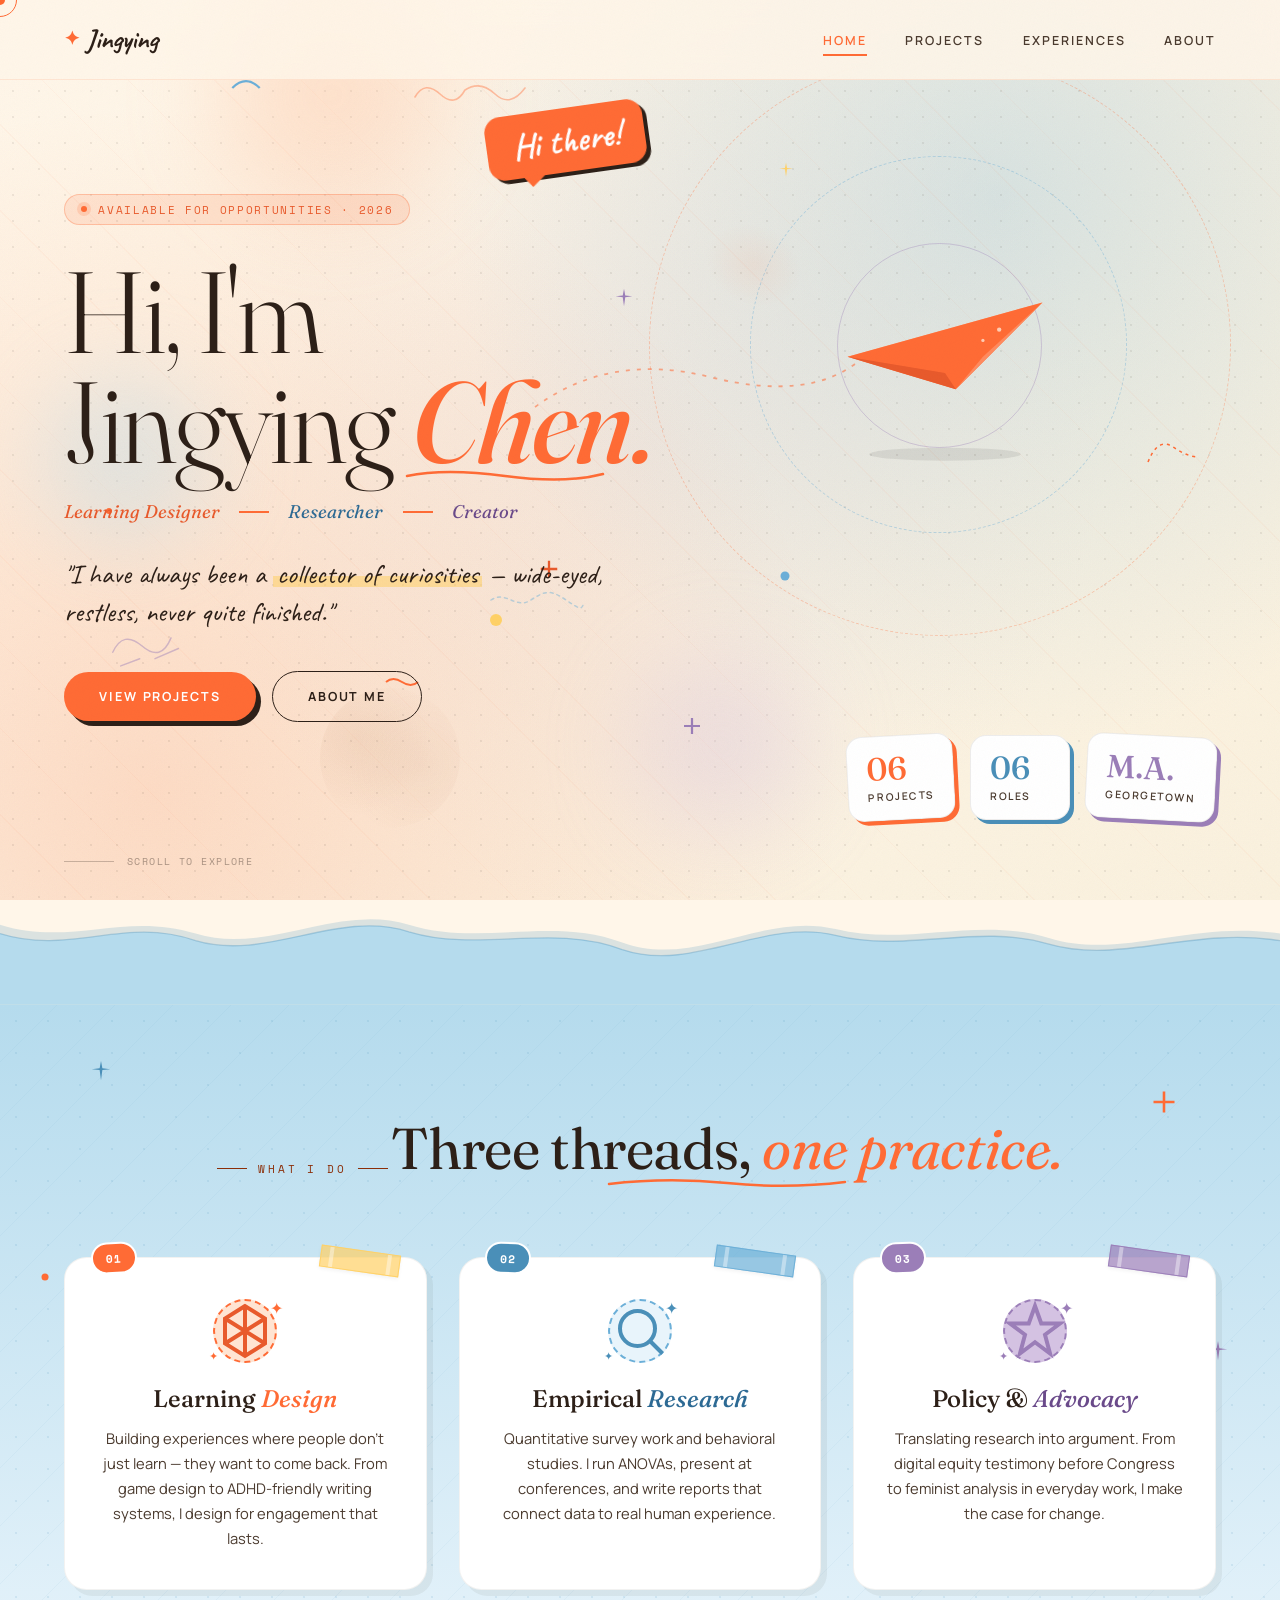
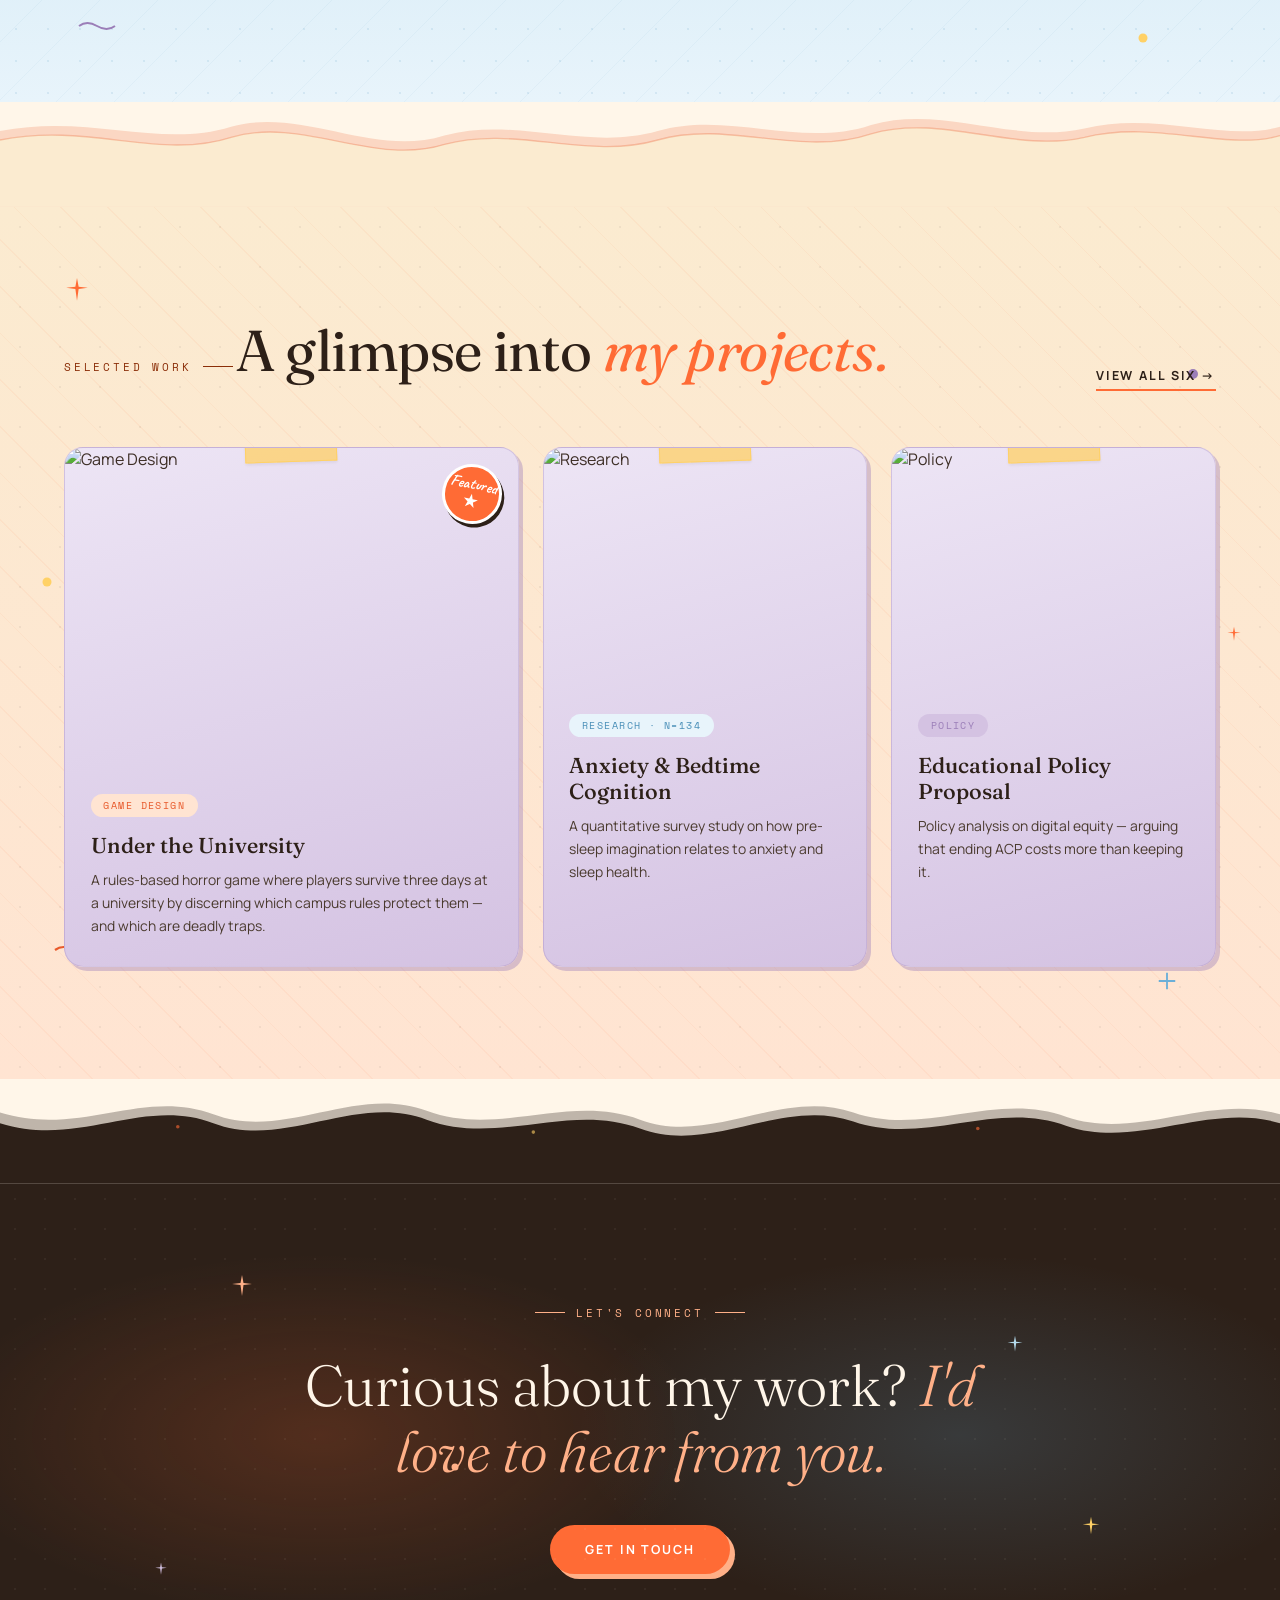
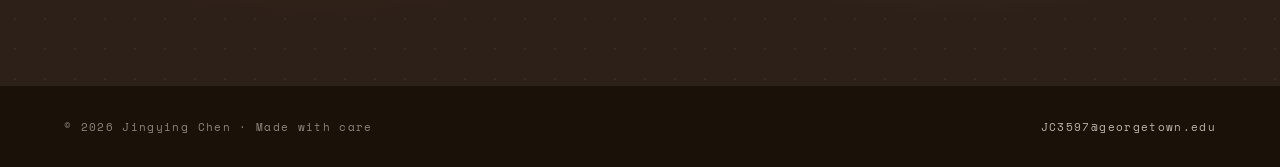
==== commit f6320f8d: "Add files via upload" ====
--- a/index.html
+++ b/index.html
@@ -4,9 +4,8 @@
 <meta charset="UTF-8">
 <meta name="viewport" content="width=device-width, initial-scale=1.0">
 <title>Jingying Chen — Portfolio</title>
-<link rel="preconnect" href="https://fonts.googleapis.com">
-<link rel="preconnect" href="https://fonts.gstatic.com" crossorigin>
-<link href="https://fonts.googleapis.com/css2?family=Fraunces:ital,opsz,wght@0,9..144,300;0,9..144,500;0,9..144,700;1,9..144,300;1,9..144,500&family=Manrope:wght@300;400;500;600;700&family=Caveat:wght@400;600;700&family=Space+Mono&display=swap" rel="stylesheet">
+<link rel="preload" as="style" onload="this.onload=null;this.rel='stylesheet'" href="https://fonts.googleapis.com/css2?family=Fraunces:ital,opsz,wght@0,9..144,500;0,9..144,700;1,9..144,500&family=Manrope:wght@400;600&family=Caveat:wght@600&family=Space+Mono&display=swap">
+<noscript><link rel="stylesheet" href="https://fonts.googleapis.com/css2?family=Fraunces:ital,opsz,wght@0,9..144,500;0,9..144,700;1,9..144,500&family=Manrope:wght@400;600&family=Caveat:wght@600&family=Space+Mono&display=swap"></noscript>
 <link rel="stylesheet" href="styles.css">
 <style>
 /* ═══ HOME PAGE STYLES ═══ */
@@ -214,8 +213,8 @@
   font-style: italic;
 }
 .hero-tagline-text:nth-child(1) { color: var(--orange-deep); }
-.hero-tagline-text:nth-child(3) { color: var(--sky-deep); }
-.hero-tagline-text:nth-child(5) { color: var(--purple); }
+.hero-tagline-text:nth-child(3) { color: #2D6A94; }
+.hero-tagline-text:nth-child(5) { color: #6A4A8A; }
 .hero-tagline-divider { width: 30px; height: 1.5px; background: var(--orange); }
 
 .hero-quote-wrap {
@@ -441,8 +440,8 @@
   margin-bottom: .8rem; color: var(--ink);
 }
 .pillar-title em { font-style: italic; color: var(--orange); }
-.pillar:nth-child(2) .pillar-title em { color: var(--sky-deep); }
-.pillar:nth-child(3) .pillar-title em { color: var(--purple); }
+.pillar:nth-child(2) .pillar-title em { color: #2D6A94; }
+.pillar:nth-child(3) .pillar-title em { color: #6A4A8A; }
 
 .pillar-text {
   font-size: .92rem; line-height: 1.7;
@@ -669,6 +668,7 @@
     <li><a href="about.html">About</a></li>
   </ul>
 </nav>
+<main>
 
 <!-- HERO -->
 <section class="hero">
@@ -959,12 +959,14 @@
   </div>
 </section>
 
+</main>
 <footer>
   <span>© 2026 Jingying Chen · Made with care</span>
   <span><a href="mailto:JC3597@georgetown.edu">JC3597@georgetown.edu</a></span>
 </footer>
 
 <script>
+if (!('ontouchstart' in window)) {
 const cursor = document.getElementById('cursor');
 const ring = document.getElementById('cursorRing');
 let mx=0,my=0,rx=0,ry=0;
@@ -978,6 +980,7 @@
 const reveals = document.querySelectorAll('.reveal');
 const obs = new IntersectionObserver((entries) => { entries.forEach(e => { if (e.isIntersecting) { e.target.classList.add('visible'); obs.unobserve(e.target); } }); }, { threshold: 0.08 });
 reveals.forEach(el => obs.observe(el));
+}
 </script>
 </body>
 </html>
--- a/styles.css
+++ b/styles.css
@@ -141,13 +141,13 @@
   font-size: .7rem;
   letter-spacing: .25em;
   text-transform: uppercase;
-  color: var(--orange-deep);
+  color: #8B2E08;
   display: inline-flex; align-items: center; gap: .7rem;
   margin-bottom: 1rem;
 }
 .section-label::before, .section-label::after {
   content: ''; width: 30px; height: 1px;
-  background: var(--orange-deep);
+  background: #8B2E08;
 }
 
 .section-title {
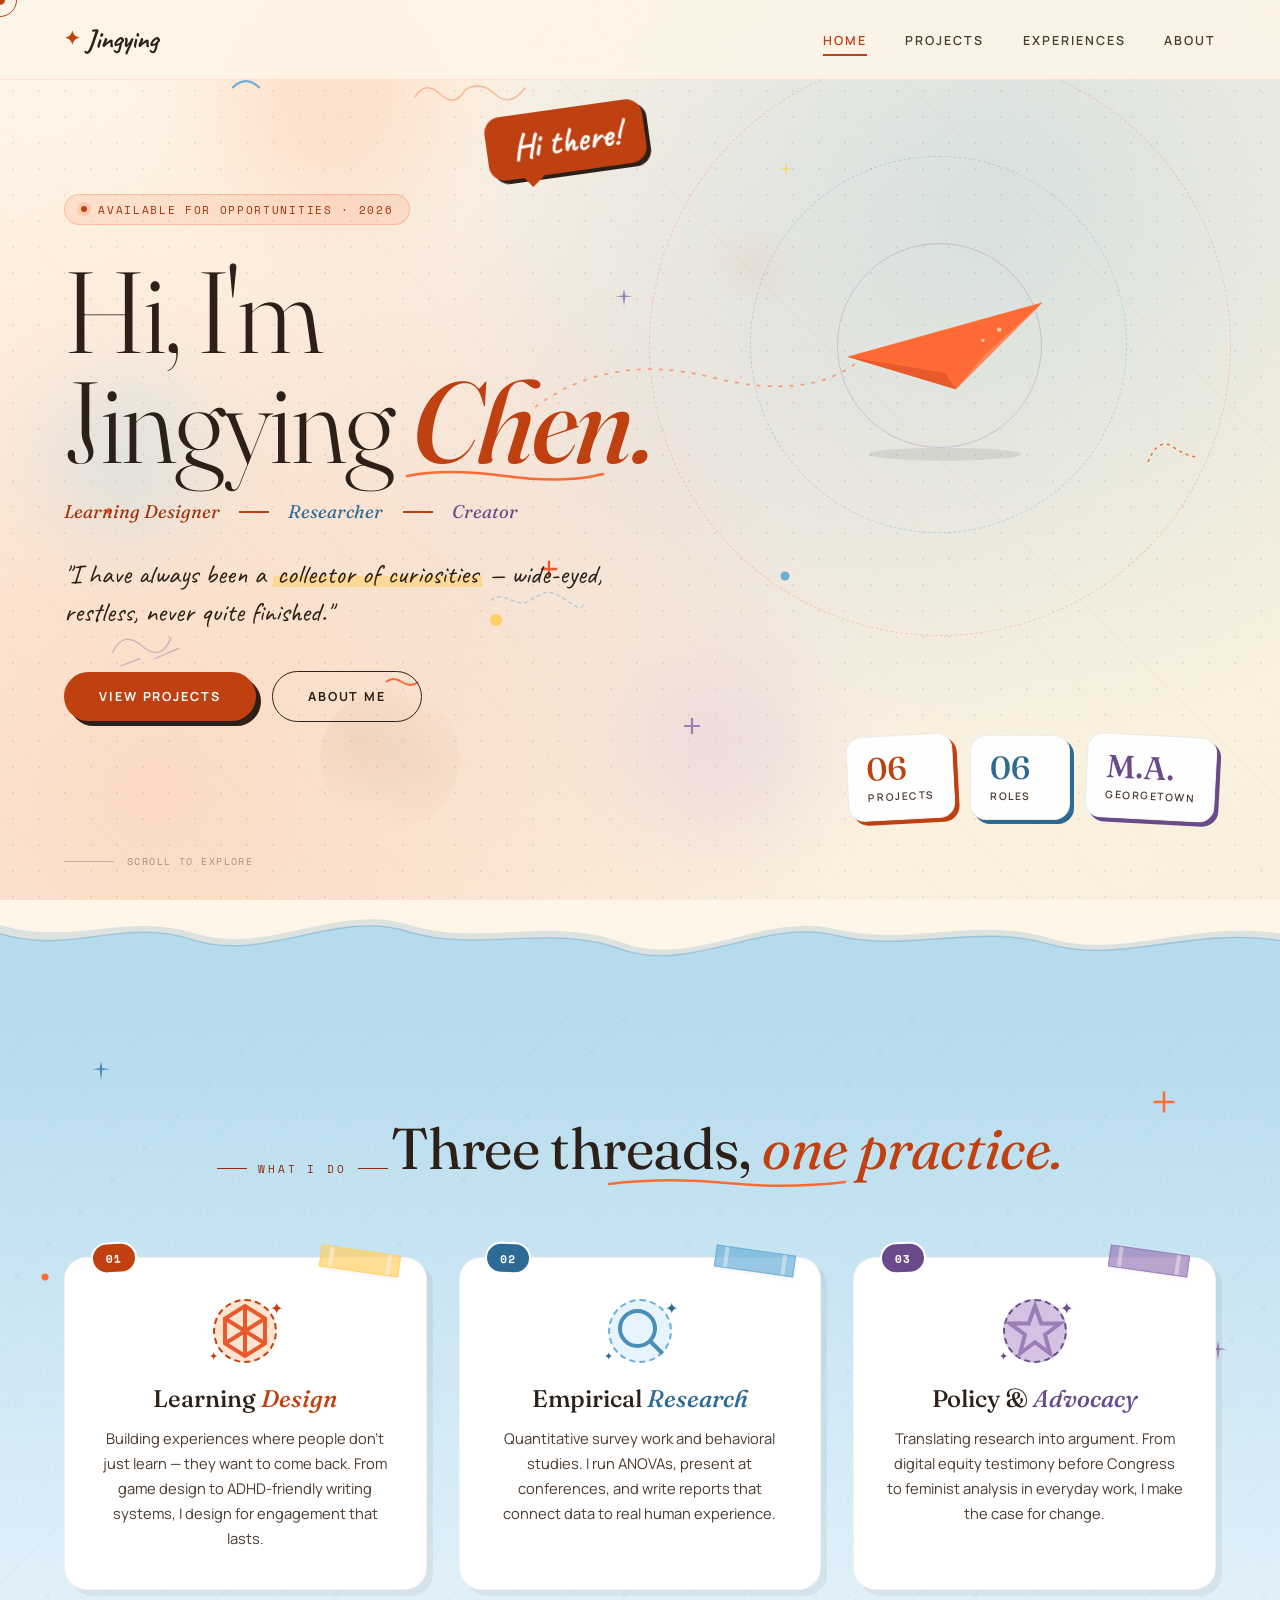
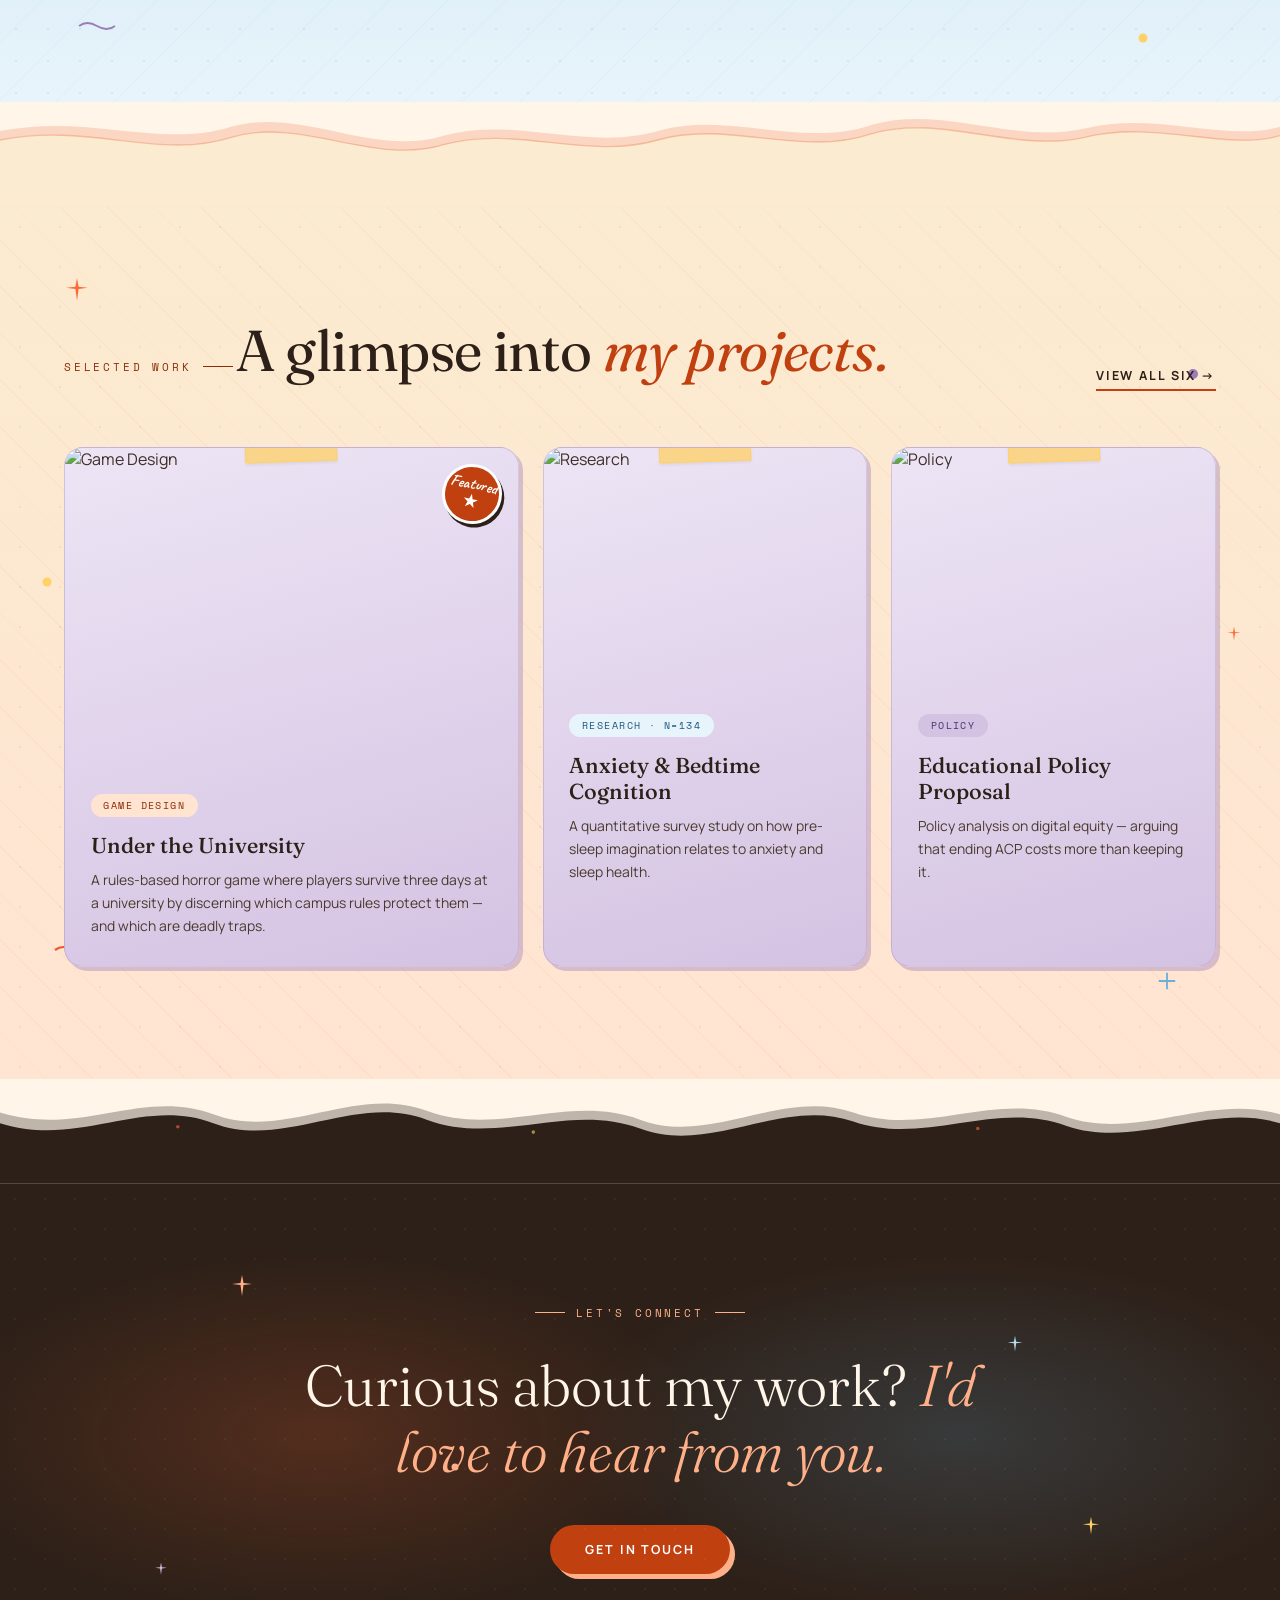
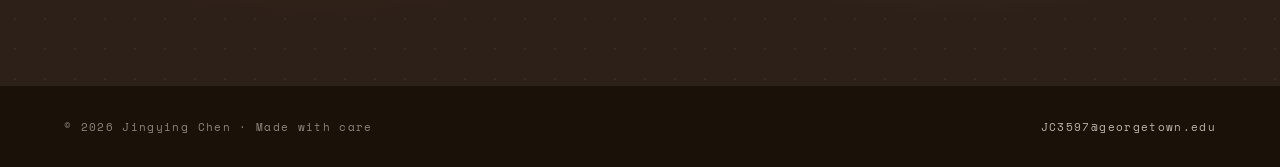
==== commit 56cc1c9a: "Add files via upload" ====
--- a/index.html
+++ b/index.html
@@ -439,7 +439,7 @@
   font-size: 1.5rem; font-weight: 500;
   margin-bottom: .8rem; color: var(--ink);
 }
-.pillar-title em { font-style: italic; color: var(--orange); }
+.pillar-title em { font-style: italic; color: #C24010; }
 .pillar:nth-child(2) .pillar-title em { color: #2D6A94; }
 .pillar:nth-child(3) .pillar-title em { color: #6A4A8A; }
 
@@ -487,7 +487,7 @@
   padding-bottom: .3rem;
   transition: color .25s;
 }
-.see-all:hover { color: var(--orange); }
+.see-all:hover { color: #C24010; }
 .see-all::after { content: ' →'; }
 
 .feat-grid {
@@ -550,9 +550,9 @@
   margin-bottom: 1rem;
   width: fit-content;
 }
-.t-design { background: var(--orange-pale); color: var(--orange-deep); }
-.t-research { background: var(--sky-pale); color: var(--sky-deep); }
-.t-policy { background: var(--purple-light); color: var(--purple); }
+.t-design { background: var(--orange-pale); color: #8B2E08; }
+.t-research { background: var(--sky-pale); color: #1E5A7E; }
+.t-policy { background: var(--purple-light); color: #4A2E6E; }
 
 .feat-title {
   font-family: 'Fraunces', serif;
--- a/styles.css
+++ b/styles.css
@@ -3,16 +3,16 @@
    ═══════════════════════════════════════════════════════ */
 
 :root {
-  --orange: #FF6B35;
-  --orange-deep: #E85A2C;
+  --orange: #C04010;
+  --orange-deep: #A03208;
   --orange-light: #FFB088;
   --orange-pale: #FFE4D2;
   --yellow: #FFD166;
   --sky: #6BAFD8;
   --sky-light: #B5DBED;
   --sky-pale: #E8F4FB;
-  --sky-deep: #4A8FB8;
-  --purple: #9B7EB8;
+  --sky-deep: #2D6A94;
+  --purple: #6A4A8A;
   --purple-light: #D4C2E2;
   --purple-pale: #EDE5F5;
   --cream: #FFF6E9;
